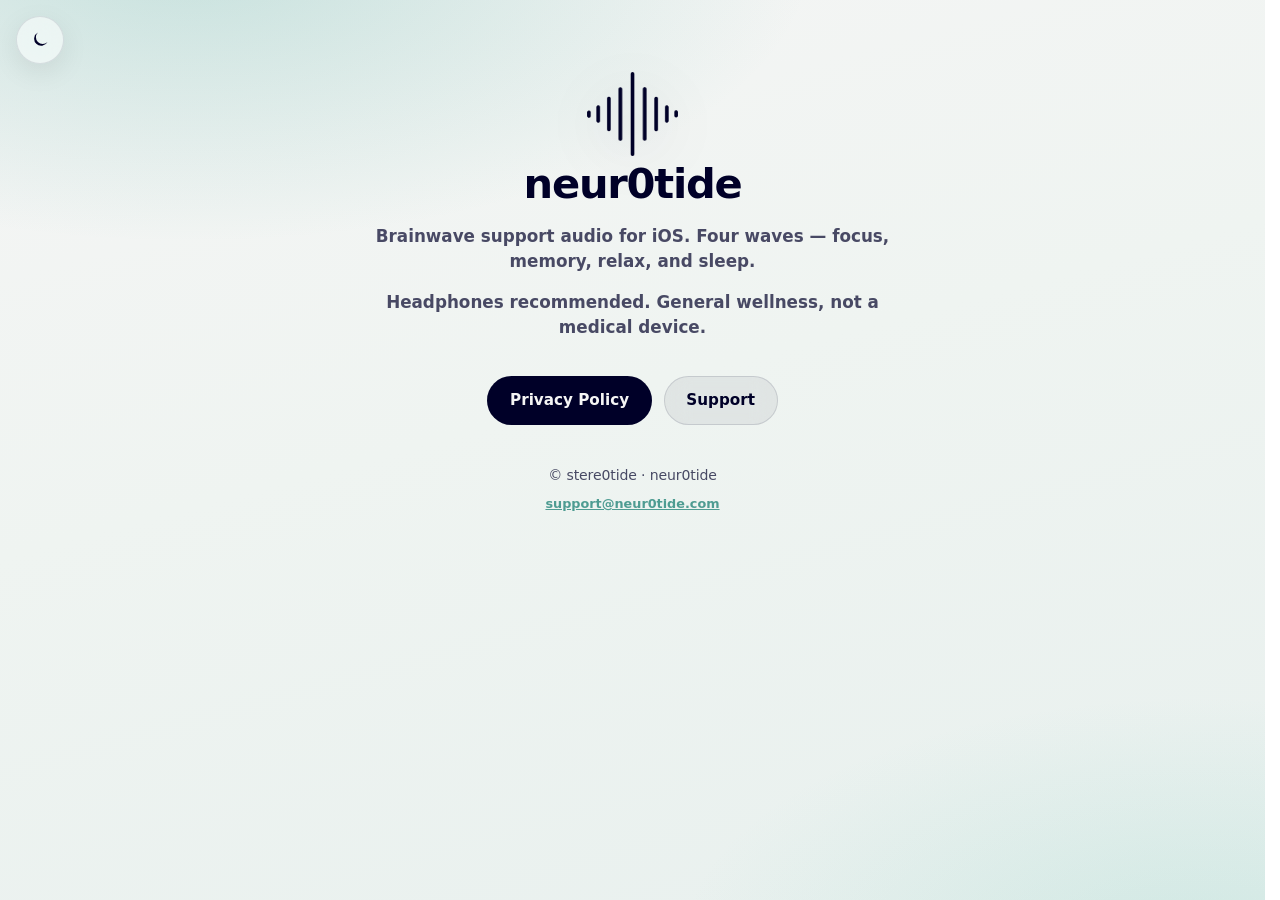
==== index.html @ 33160464 "Stabilize header centering and widen split hero tagline. Co-authored-by: Cursor <cursoragent@cursor." ====
<!DOCTYPE html>
<html lang="en" data-theme="light">
<head>
  <meta charset="utf-8">
  <meta name="viewport" content="width=device-width, initial-scale=1">
  <meta name="description" content="neur0tide — brainwave support audio for iOS. Headphone-based wellness app by stere0tide.">
  <link rel="canonical" href="https://neur0tide.com/">
  <title>neur0tide</title>
  <link rel="stylesheet" href="/style.css">
  <link rel="icon" href="/assets/favicon.png" type="image/png">
  <script>
    (function () {
      var t = localStorage.getItem("neur0tide-theme");
      if (t === "light" || t === "dark") document.documentElement.dataset.theme = t;
      else if (window.matchMedia("(prefers-color-scheme: dark)").matches)
        document.documentElement.dataset.theme = "dark";
    })();
  </script>
</head>
<body>
  <button type="button" class="theme-toggle" id="themeToggle" aria-label="Toggle bright and dark mode">
    <svg class="icon-sun" viewBox="0 0 24 24" fill="none" stroke="currentColor" stroke-width="2" aria-hidden="true">
      <circle cx="12" cy="12" r="4"/><path d="M12 2v2M12 20v2M4.93 4.93l1.41 1.41M17.66 17.66l1.41 1.41M2 12h2M20 12h2M4.93 19.07l1.41-1.41M17.66 6.34l1.41-1.41"/>
    </svg>
    <svg class="icon-moon" viewBox="0 0 24 24" fill="currentColor" aria-hidden="true">
      <path d="M21 14.5A8.5 8.5 0 1 1 9.5 3a6.5 6.5 0 0 0 11.5 11.5z"/>
    </svg>
  </button>

  <main>
    <header class="brand-hero brand-hero--compact">
      <img
        class="brand-logo"
        id="appIcon"
        src="/assets/logo-light.png"
        data-light="/assets/logo-light.png"
        data-dark="/assets/logo-dark.png"
        width="240"
        height="220"
        alt="neur0tide logo"
      >
      <h1 class="brand-name">neur0tide</h1>
      <p class="brand-tagline">
        Brainwave support audio for iOS. Four waves — focus, memory, relax, and sleep.
      </p>
      <p class="brand-tagline">
        Headphones recommended. General wellness, not a medical device.
      </p>
    </header>

    <nav class="nav-row">
      <a class="glass-pill glass-pill--primary" href="/privacy">Privacy Policy</a>
      <a class="glass-pill" href="/support">Support</a>
    </nav>

    <footer class="site-credit">
      <p class="site-credit__line">© stere0tide · neur0tide</p>
    </footer>
    <p class="site-email">
      <a class="inline" href="mailto:support@neur0tide.com">support@neur0tide.com</a>
    </p>
  </main>
  <script src="/theme.js"></script>
</body>
</html>
---- style.css ----
/* neur0tide.com — themes match the iOS app (Relax light / Sleep dark) */

:root {
  --radius-card: 1.25rem;
  --radius-pill: 999px;
  --font-rounded: -apple-system, BlinkMacSystemFont, "SF Pro Rounded", "SF Pro Text", system-ui, sans-serif;
}

/* Bright — Relax wave (light mode in app) */
html[data-theme="light"] {
  color-scheme: light;
  --bg-0: #f5f5f5;
  --bg-1: #eff4f1;
  --bg-2: #e8f0ee;
  --paper: #000028;
  --paper-muted: rgba(0, 0, 40, 0.7);
  --surface: rgba(0, 0, 40, 0.06);
  --surface-border: rgba(0, 0, 40, 0.12);
  --glass: rgba(255, 255, 255, 0.55);
  --glass-border: rgba(0, 0, 40, 0.1);
  --accent: #4e9c92;
  --accent-soft: #4faea0;
  --glow-a: rgba(79, 174, 160, 0.28);
  --glow-b: rgba(124, 205, 190, 0.22);
  --btn-fill: #000028;
  --btn-text: #f5f5f5;
  --icon-shadow: 0 18px 48px rgba(0, 0, 40, 0.14);
}

/* Dark — Sleep wave (dark mode in app) */
html[data-theme="dark"] {
  color-scheme: dark;
  --bg-0: #05071c;
  --bg-1: #080e24;
  --bg-2: #0c122a;
  --paper: #f5f5f5;
  --paper-muted: rgba(245, 245, 245, 0.72);
  --surface: rgba(255, 255, 255, 0.1);
  --surface-border: rgba(255, 255, 255, 0.14);
  --glass: rgba(255, 255, 255, 0.1);
  --glass-border: rgba(255, 255, 255, 0.16);
  --accent: #b3b8f1;
  --accent-soft: #8a93e6;
  --glow-a: rgba(138, 147, 230, 0.22);
  --glow-b: rgba(98, 115, 214, 0.18);
  --btn-fill: #f5f5f5;
  --btn-text: #000028;
  --icon-shadow: 0 22px 56px rgba(0, 0, 0, 0.45);
}

* {
  box-sizing: border-box;
}

html {
  scrollbar-gutter: stable;
}

body {
  margin: 0;
  min-height: 100vh;
  font-family: var(--font-rounded);
  background:
    radial-gradient(ellipse 85% 55% at 15% -5%, var(--glow-a), transparent 58%),
    radial-gradient(ellipse 75% 50% at 95% 105%, var(--glow-b), transparent 55%),
    linear-gradient(165deg, var(--bg-0), var(--bg-1) 45%, var(--bg-2));
  color: var(--paper);
  line-height: 1.55;
  transition: background 0.45s ease, color 0.35s ease;
}

/* Liquid-glass theme toggle (top left) */
.theme-toggle {
  position: fixed;
  top: max(1rem, env(safe-area-inset-top));
  left: max(1rem, env(safe-area-inset-left));
  z-index: 100;
  width: 48px;
  height: 48px;
  padding: 0;
  border: 1px solid var(--glass-border);
  border-radius: 50%;
  background: var(--glass);
  backdrop-filter: blur(22px) saturate(1.45);
  -webkit-backdrop-filter: blur(22px) saturate(1.45);
  color: var(--paper);
  cursor: pointer;
  display: grid;
  place-items: center;
  box-shadow: 0 8px 28px rgba(0, 0, 0, 0.08);
  transition: transform 0.2s ease, background 0.35s ease, border-color 0.35s ease;
}

.theme-toggle:hover {
  transform: scale(1.04);
}

.theme-toggle:active {
  transform: scale(0.96);
}

.theme-toggle svg {
  width: 1.25rem;
  height: 1.25rem;
}

.theme-toggle .icon-sun,
html[data-theme="dark"] .theme-toggle .icon-moon {
  display: none;
}

html[data-theme="dark"] .theme-toggle .icon-sun,
.theme-toggle .icon-moon {
  display: block;
}

main {
  width: 100%;
  max-width: 42rem;
  margin-inline: auto;
  padding: 4.5rem 1.35rem 4rem;
}

/* Brand block: icon above name */
.brand-hero {
  display: flex;
  flex-direction: column;
  align-items: center;
  text-align: center;
  margin-bottom: 2.25rem;
}

.brand-hero--compact {
  margin-bottom: 1.75rem;
}

.brand-hero--compact .brand-logo {
  height: 5.25rem;
  max-width: none;
  margin-bottom: 0.35rem;
}

.brand-hero--compact .brand-name {
  font-size: clamp(2rem, 7vw, 2.6rem);
}

.brand-hero--compact:has(.brand-tagline:first-of-type) {
  margin-bottom: 2.25rem;
}

.brand-hero--compact .brand-tagline:first-of-type {
  margin-top: 1.15rem;
}

/* Transparent button glyph — no icon plate */
.brand-logo {
  display: block;
  width: auto;
  height: 8.5rem;
  max-width: min(92vw, 22rem);
  object-fit: contain;
  margin-inline: auto;
  margin-bottom: 0.85rem;
  filter: drop-shadow(0 10px 28px rgba(0, 0, 40, 0.14));
  transition: filter 0.35s ease;
}

html[data-theme="dark"] .brand-logo {
  filter: drop-shadow(0 12px 32px rgba(0, 0, 0, 0.42));
}

.brand-name {
  margin: 0;
  padding: 0;
  width: 100%;
  font-size: clamp(2.6rem, 9vw, 3.75rem);
  font-weight: 900;
  letter-spacing: -0.03em;
  line-height: 1.05;
  color: var(--paper);
  text-align: center;
}

.visually-hidden {
  position: absolute;
  width: 1px;
  height: 1px;
  padding: 0;
  margin: -1px;
  overflow: hidden;
  clip: rect(0, 0, 0, 0);
  white-space: nowrap;
  border: 0;
}

.site-credit {
  text-align: center;
}

.site-credit__line {
  margin: 0;
  font-size: clamp(1.05rem, 3.5vw, 1.2rem);
  font-weight: 600;
  letter-spacing: -0.01em;
  color: var(--paper-muted);
}

.brand-tagline {
  margin: 0;
  max-width: 34rem;
  font-size: 1.05rem;
  font-weight: 600;
  color: var(--paper-muted);
  line-height: 1.5;
}

.brand-tagline + .brand-tagline {
  margin-top: 1rem;
}

a.brand-link {
  display: block;
  width: 100%;
  text-decoration: none;
  color: inherit;
}

.page-title {
  font-size: clamp(1.65rem, 5vw, 2.1rem);
  font-weight: 800;
  margin: 0 0 0.5rem;
  text-align: center;
}

.lede {
  color: var(--paper-muted);
  margin: 0 0 1.75rem;
  text-align: center;
  font-weight: 500;
}

/* Glass pill nav — same vocabulary as the app */
.nav-row {
  display: flex;
  flex-wrap: wrap;
  justify-content: center;
  gap: 0.75rem;
  margin: 1.5rem 0;
}

.glass-pill {
  display: inline-flex;
  align-items: center;
  justify-content: center;
  padding: 0.72rem 1.35rem;
  border-radius: var(--radius-pill);
  background: var(--surface);
  border: 1px solid var(--surface-border);
  backdrop-filter: blur(12px);
  -webkit-backdrop-filter: blur(12px);
  color: var(--paper);
  text-decoration: none;
  font-size: 0.95rem;
  font-weight: 700;
  transition: background 0.25s ease, border-color 0.25s ease, transform 0.15s ease;
}

.glass-pill:hover {
  transform: translateY(-1px);
}

.glass-pill--primary {
  background: var(--btn-fill);
  border-color: transparent;
  color: var(--btn-text);
}

.glass-card {
  background: var(--surface);
  border: 1px solid var(--surface-border);
  border-radius: var(--radius-card);
  padding: 1.3rem 1.4rem;
  margin: 1rem 0;
  backdrop-filter: blur(10px);
  -webkit-backdrop-filter: blur(10px);
}

.glass-card h2 {
  font-size: 1.05rem;
  font-weight: 800;
  margin: 0 0 0.65rem;
  color: var(--paper);
}

.glass-card p,
.glass-card li {
  color: var(--paper-muted);
  margin: 0 0 0.75rem;
}

.glass-card ul {
  margin: 0;
  padding-left: 1.2rem;
}

.glass-card li {
  margin-bottom: 0.5rem;
}

.glass-card p:last-child,
.glass-card li:last-child {
  margin-bottom: 0;
}

a.inline {
  color: var(--accent);
  font-weight: 600;
}

footer.site-credit {
  margin-top: 2.5rem;
}

footer.site-credit .site-credit__line {
  font-size: 0.88rem;
  font-weight: 500;
  color: var(--paper-muted);
}

.site-email {
  margin: 0.45rem 0 0;
  text-align: center;
  font-size: 0.8rem;
  font-weight: 500;
  color: var(--paper-muted);
}

.back-row {
  text-align: center;
  margin-top: 1.5rem;
}
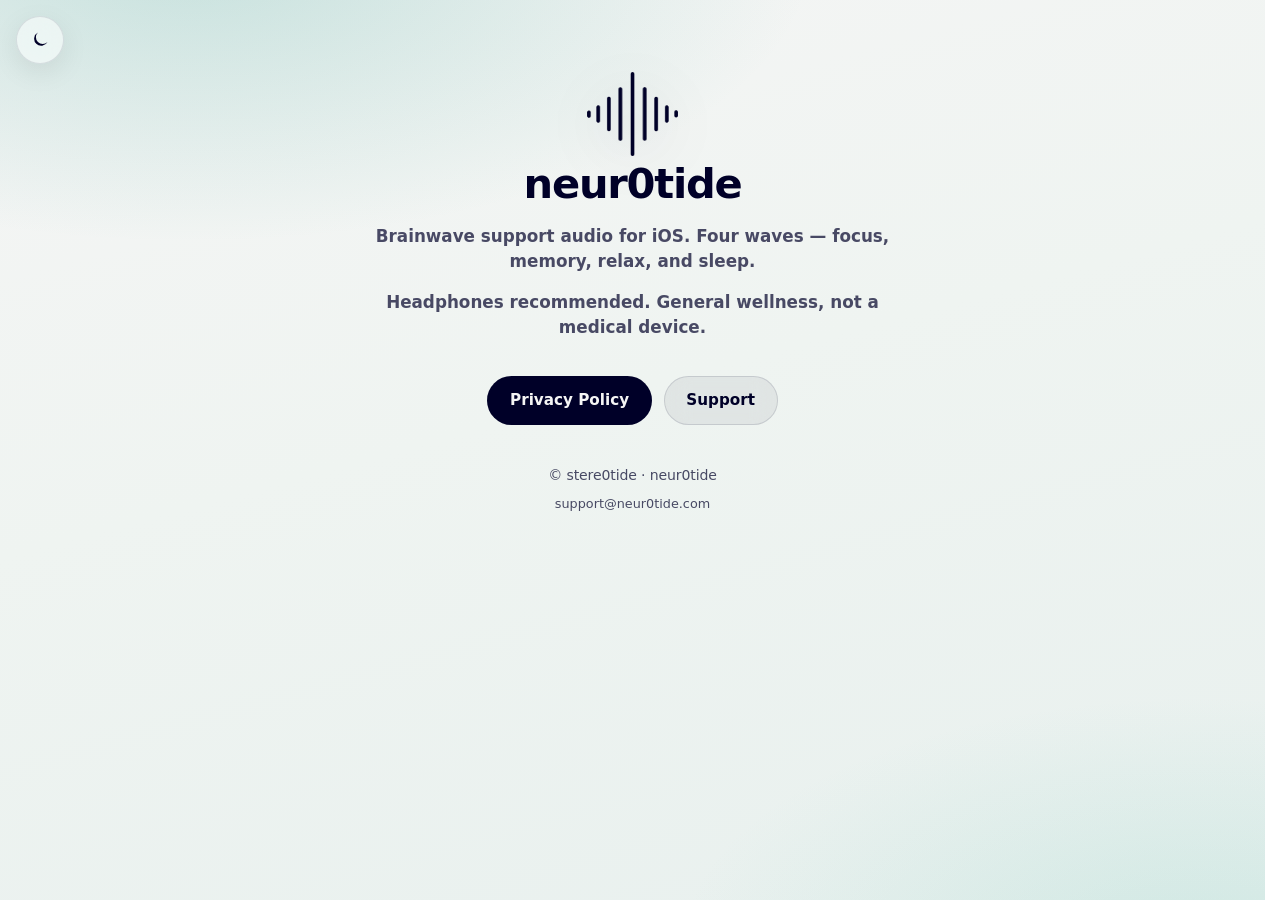
==== commit 30c80122: "Mute homepage footer email link to match copyright styling. Co-authored-by: Cursor <cursoragent@curs" ====
--- a/index.html
+++ b/index.html
@@ -57,7 +57,7 @@
       <p class="site-credit__line">© stere0tide · neur0tide</p>
     </footer>
     <p class="site-email">
-      <a class="inline" href="mailto:support@neur0tide.com">support@neur0tide.com</a>
+      <a href="mailto:support@neur0tide.com">support@neur0tide.com</a>
     </p>
   </main>
   <script src="/theme.js"></script>
--- a/style.css
+++ b/style.css
@@ -335,6 +335,15 @@
   color: var(--paper-muted);
 }
 
+.site-email a {
+  color: inherit;
+  text-decoration: none;
+}
+
+.site-email a:hover {
+  color: var(--paper);
+}
+
 .back-row {
   text-align: center;
   margin-top: 1.5rem;
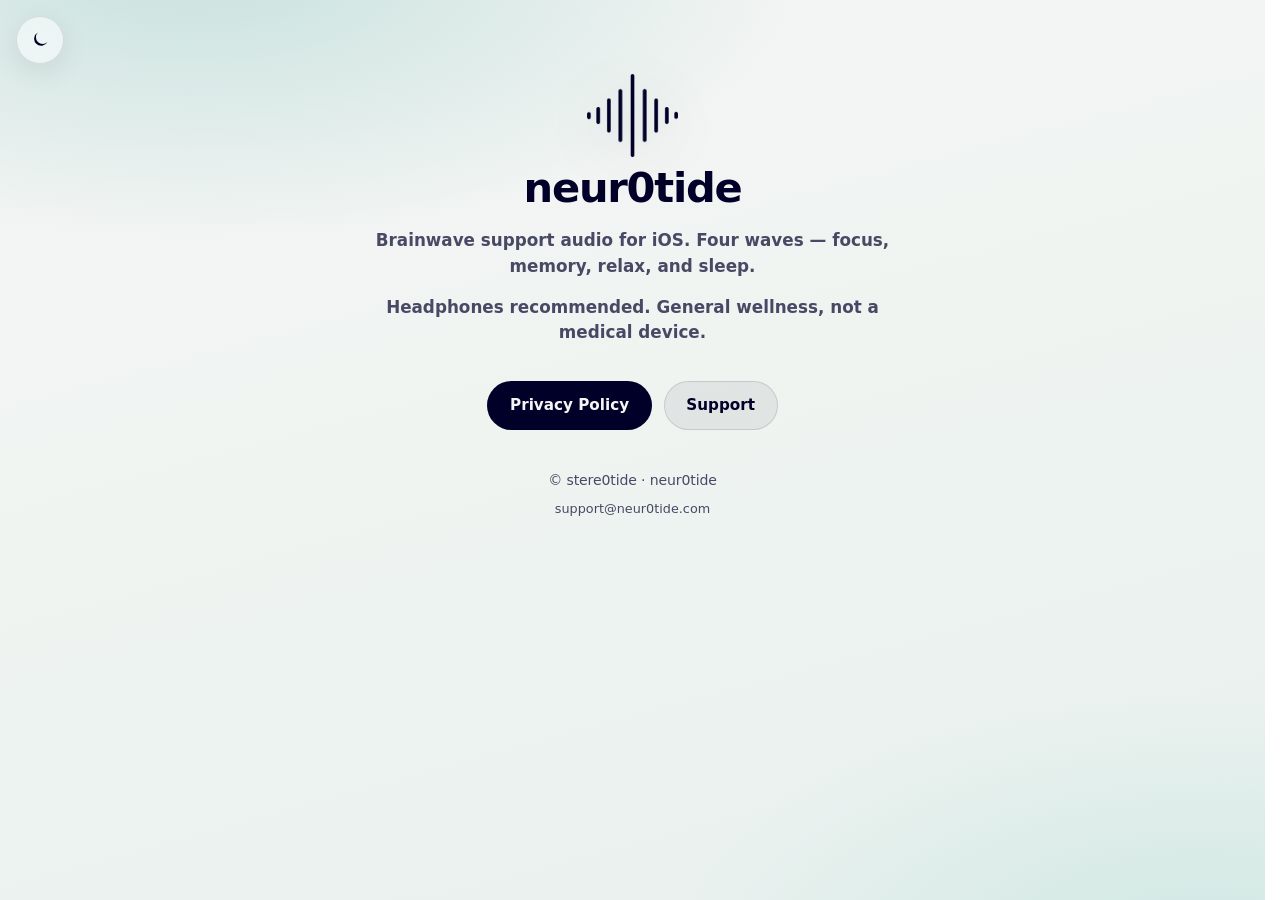
==== commit 48e7a11c: "Animate landing page logo entrance" ====
--- a/index.html
+++ b/index.html
@@ -29,16 +29,18 @@
 
   <main>
     <header class="brand-hero brand-hero--compact">
-      <img
-        class="brand-logo"
-        id="appIcon"
-        src="/assets/logo-light.png"
-        data-light="/assets/logo-light.png"
-        data-dark="/assets/logo-dark.png"
-        width="240"
-        height="220"
-        alt="neur0tide logo"
-      >
+      <div class="brand-logo-stage">
+        <img
+          class="brand-logo"
+          id="appIcon"
+          src="/assets/logo-light.png"
+          data-light="/assets/logo-light.png"
+          data-dark="/assets/logo-dark.png"
+          width="240"
+          height="220"
+          alt="neur0tide logo"
+        >
+      </div>
       <h1 class="brand-name">neur0tide</h1>
       <p class="brand-tagline">
         Brainwave support audio for iOS. Four waves — focus, memory, relax, and sleep.
--- a/style.css
+++ b/style.css
@@ -135,9 +135,9 @@
 }
 
 .brand-hero--compact .brand-logo {
-  height: 5.25rem;
+  height: 5.2rem;
   max-width: none;
-  margin-bottom: 0.35rem;
+  margin: 0;
 }
 
 .brand-hero--compact .brand-name {
@@ -159,14 +159,46 @@
   height: 8.5rem;
   max-width: min(92vw, 22rem);
   object-fit: contain;
-  margin-inline: auto;
-  margin-bottom: 0.85rem;
+  margin: 0;
   filter: drop-shadow(0 10px 28px rgba(0, 0, 40, 0.14));
   transition: filter 0.35s ease;
+  transform-origin: center center;
 }
 
 html[data-theme="dark"] .brand-logo {
   filter: drop-shadow(0 12px 32px rgba(0, 0, 0, 0.42));
+}
+
+.brand-logo-stage {
+  display: grid;
+  place-items: center;
+  margin-bottom: 0.5rem;
+  min-height: 5.4rem;
+}
+
+html.is-animating .brand-logo {
+  animation: logo-spawn 780ms cubic-bezier(0.16, 1, 0.3, 1) both;
+}
+
+@keyframes logo-spawn {
+  0% {
+    opacity: 0;
+    transform: translateY(-18px) scale(0.86);
+  }
+  60% {
+    opacity: 1;
+    transform: translateY(4px) scale(1.03);
+  }
+  100% {
+    opacity: 1;
+    transform: translateY(0) scale(1);
+  }
+}
+
+@media (prefers-reduced-motion: reduce) {
+  html.is-animating .brand-logo {
+    animation: none;
+  }
 }
 
 .brand-name {
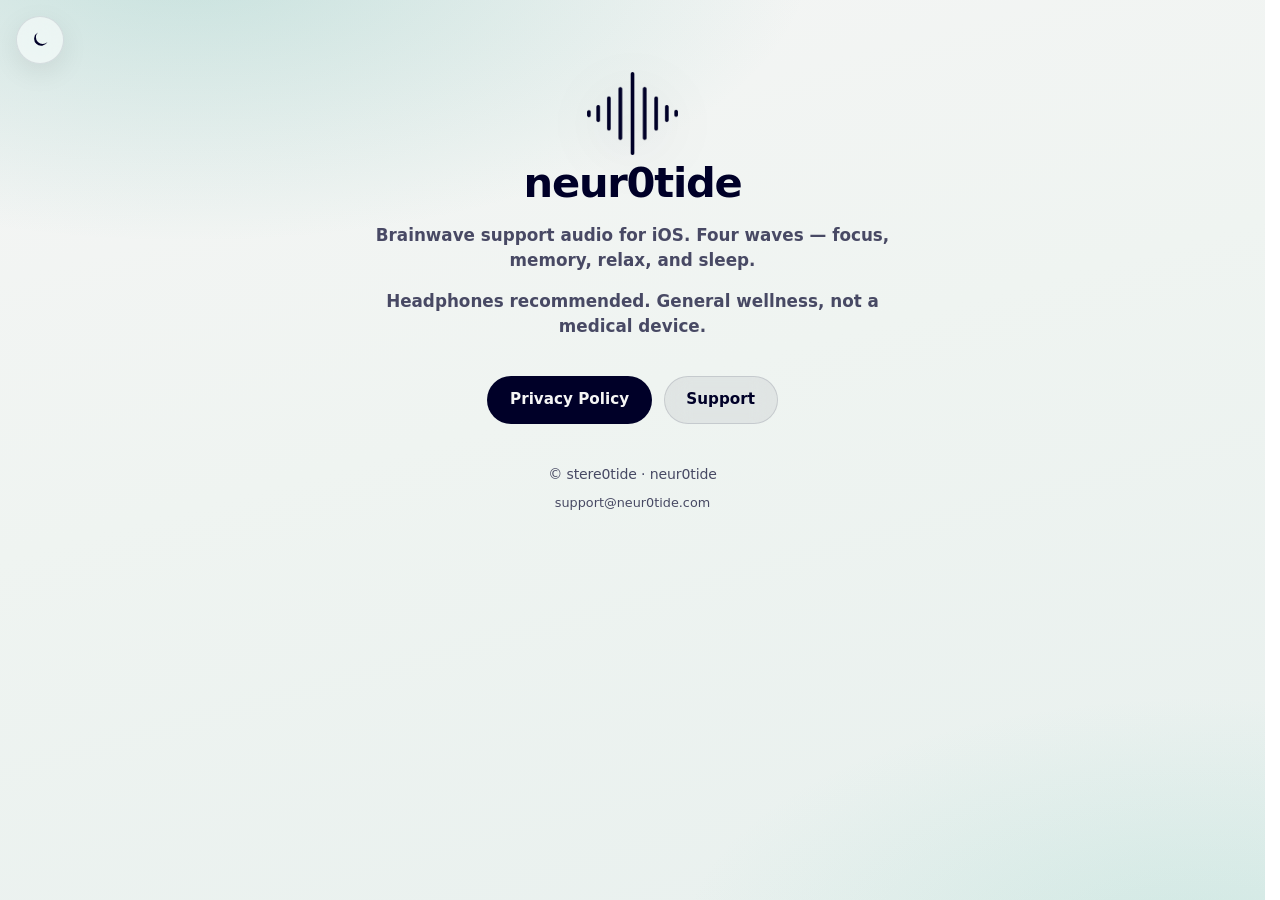
==== commit d2c65f7c: "Remove landing page logo animation" ====
--- a/index.html
+++ b/index.html
@@ -29,18 +29,16 @@
 
   <main>
     <header class="brand-hero brand-hero--compact">
-      <div class="brand-logo-stage">
-        <img
-          class="brand-logo"
-          id="appIcon"
-          src="/assets/logo-light.png"
-          data-light="/assets/logo-light.png"
-          data-dark="/assets/logo-dark.png"
-          width="240"
-          height="220"
-          alt="neur0tide logo"
-        >
-      </div>
+      <img
+        class="brand-logo"
+        id="appIcon"
+        src="/assets/logo-light.png"
+        data-light="/assets/logo-light.png"
+        data-dark="/assets/logo-dark.png"
+        width="240"
+        height="220"
+        alt="neur0tide logo"
+      >
       <h1 class="brand-name">neur0tide</h1>
       <p class="brand-tagline">
         Brainwave support audio for iOS. Four waves — focus, memory, relax, and sleep.
--- a/style.css
+++ b/style.css
@@ -137,7 +137,7 @@
 .brand-hero--compact .brand-logo {
   height: 5.2rem;
   max-width: none;
-  margin: 0;
+  margin-bottom: 0.35rem;
 }
 
 .brand-hero--compact .brand-name {
@@ -159,46 +159,14 @@
   height: 8.5rem;
   max-width: min(92vw, 22rem);
   object-fit: contain;
-  margin: 0;
+  margin-inline: auto;
+  margin-bottom: 0.85rem;
   filter: drop-shadow(0 10px 28px rgba(0, 0, 40, 0.14));
   transition: filter 0.35s ease;
-  transform-origin: center center;
 }
 
 html[data-theme="dark"] .brand-logo {
   filter: drop-shadow(0 12px 32px rgba(0, 0, 0, 0.42));
-}
-
-.brand-logo-stage {
-  display: grid;
-  place-items: center;
-  margin-bottom: 0.5rem;
-  min-height: 5.4rem;
-}
-
-html.is-animating .brand-logo {
-  animation: logo-spawn 780ms cubic-bezier(0.16, 1, 0.3, 1) both;
-}
-
-@keyframes logo-spawn {
-  0% {
-    opacity: 0;
-    transform: translateY(-18px) scale(0.86);
-  }
-  60% {
-    opacity: 1;
-    transform: translateY(4px) scale(1.03);
-  }
-  100% {
-    opacity: 1;
-    transform: translateY(0) scale(1);
-  }
-}
-
-@media (prefers-reduced-motion: reduce) {
-  html.is-animating .brand-logo {
-    animation: none;
-  }
 }
 
 .brand-name {
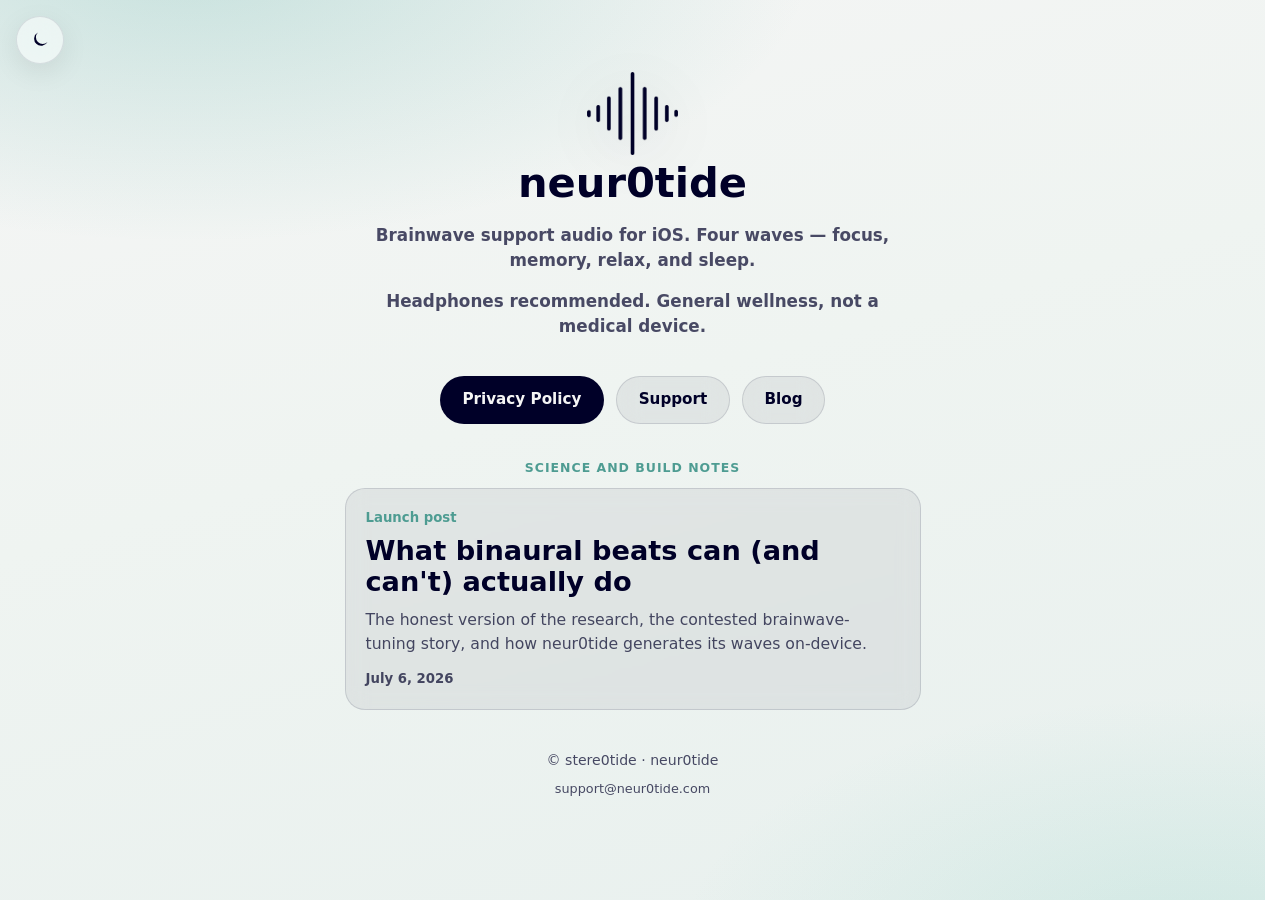
==== commit 1f532b13: "Publish launch blog post" ====
--- a/index.html
+++ b/index.html
@@ -3,7 +3,7 @@
 <head>
   <meta charset="utf-8">
   <meta name="viewport" content="width=device-width, initial-scale=1">
-  <meta name="description" content="neur0tide — brainwave support audio for iOS. Headphone-based wellness app by stere0tide.">
+  <meta name="description" content="neur0tide — brainwave support audio for iOS. Headphone-based wellness app by stere0tide, with plain-spoken notes on the science and technology.">
   <link rel="canonical" href="https://neur0tide.com/">
   <title>neur0tide</title>
   <link rel="stylesheet" href="/style.css">
@@ -51,7 +51,23 @@
     <nav class="nav-row">
       <a class="glass-pill glass-pill--primary" href="/privacy">Privacy Policy</a>
       <a class="glass-pill" href="/support">Support</a>
+      <a class="glass-pill" href="/blog">Blog</a>
     </nav>
+
+    <section class="home-section" aria-labelledby="latest-post-title">
+      <p class="eyebrow">Science and build notes</p>
+      <a class="article-card article-card--home" href="/blog/what-binaural-beats-can-and-cant-do">
+        <span class="article-kicker">Launch post</span>
+        <h2 id="latest-post-title" class="article-title">
+          What binaural beats can (and can't) actually do
+        </h2>
+        <p class="article-summary">
+          The honest version of the research, the contested brainwave-tuning story,
+          and how neur0tide generates its waves on-device.
+        </p>
+        <span class="article-meta">July 6, 2026</span>
+      </a>
+    </section>
 
     <footer class="site-credit">
       <p class="site-credit__line">© stere0tide · neur0tide</p>
--- a/style.css
+++ b/style.css
@@ -175,7 +175,7 @@
   width: 100%;
   font-size: clamp(2.6rem, 9vw, 3.75rem);
   font-weight: 900;
-  letter-spacing: -0.03em;
+  letter-spacing: 0;
   line-height: 1.05;
   color: var(--paper);
   text-align: center;
@@ -201,7 +201,7 @@
   margin: 0;
   font-size: clamp(1.05rem, 3.5vw, 1.2rem);
   font-weight: 600;
-  letter-spacing: -0.01em;
+  letter-spacing: 0;
   color: var(--paper-muted);
 }
 
@@ -237,6 +237,23 @@
   margin: 0 0 1.75rem;
   text-align: center;
   font-weight: 500;
+}
+
+.eyebrow {
+  margin: 0 0 0.65rem;
+  color: var(--accent);
+  font-size: 0.78rem;
+  font-weight: 800;
+  letter-spacing: 0.08em;
+  text-transform: uppercase;
+}
+
+.home-section {
+  margin: 2.1rem 0 0;
+}
+
+.home-section > .eyebrow {
+  text-align: center;
 }
 
 /* Glass pill nav — same vocabulary as the app */
@@ -246,6 +263,11 @@
   justify-content: center;
   gap: 0.75rem;
   margin: 1.5rem 0;
+}
+
+.nav-row--compact {
+  margin-top: 0.25rem;
+  margin-bottom: 2rem;
 }
 
 .glass-pill {
@@ -312,6 +334,167 @@
   margin-bottom: 0;
 }
 
+.post-list {
+  display: grid;
+  gap: 1rem;
+  margin: 1.25rem 0 0;
+}
+
+.article-card {
+  display: block;
+  padding: 1.2rem 1.25rem;
+  border: 1px solid var(--surface-border);
+  border-radius: var(--radius-card);
+  background: var(--surface);
+  color: inherit;
+  text-decoration: none;
+  backdrop-filter: blur(10px);
+  -webkit-backdrop-filter: blur(10px);
+  transition: transform 0.18s ease, border-color 0.25s ease, background 0.25s ease;
+}
+
+.article-card:hover {
+  transform: translateY(-2px);
+  border-color: var(--accent);
+}
+
+.article-card--home {
+  max-width: 36rem;
+  margin-inline: auto;
+}
+
+.article-kicker,
+.article-meta {
+  display: block;
+  color: var(--paper-muted);
+  font-size: 0.83rem;
+  font-weight: 700;
+}
+
+.article-kicker {
+  color: var(--accent);
+  margin-bottom: 0.4rem;
+}
+
+.article-title {
+  margin: 0;
+  color: var(--paper);
+  font-size: clamp(1.25rem, 4.5vw, 1.7rem);
+  font-weight: 850;
+  line-height: 1.16;
+}
+
+.article-summary {
+  margin: 0.65rem 0 0.75rem;
+  color: var(--paper-muted);
+  font-size: 0.98rem;
+  font-weight: 500;
+}
+
+.article-main {
+  max-width: 48rem;
+}
+
+.article-header {
+  margin-bottom: 2rem;
+  text-align: left;
+}
+
+.article-header h1 {
+  margin: 0;
+  color: var(--paper);
+  font-size: clamp(2rem, 7vw, 3.1rem);
+  font-weight: 900;
+  line-height: 1.06;
+  letter-spacing: 0;
+}
+
+.article-deck {
+  max-width: 42rem;
+  margin: 1rem 0 0;
+  color: var(--paper-muted);
+  font-size: 1.08rem;
+  font-weight: 600;
+}
+
+.article-body {
+  font-size: 1.02rem;
+}
+
+.article-body h2 {
+  margin: 2.3rem 0 0.75rem;
+  color: var(--paper);
+  font-size: clamp(1.35rem, 4.5vw, 1.75rem);
+  line-height: 1.18;
+}
+
+.article-body p {
+  margin: 0 0 1rem;
+  color: var(--paper-muted);
+}
+
+.article-body a {
+  color: var(--accent);
+  font-weight: 700;
+}
+
+.article-body pre {
+  overflow-x: auto;
+  margin: 1rem 0 1.25rem;
+  padding: 1rem;
+  border: 1px solid var(--surface-border);
+  border-radius: 0.75rem;
+  background: var(--surface);
+}
+
+.article-body code {
+  font-family: ui-monospace, SFMono-Regular, Menlo, Consolas, monospace;
+  font-size: 0.9rem;
+}
+
+.table-wrap {
+  overflow-x: auto;
+  margin: 1rem 0 1.25rem;
+  border: 1px solid var(--surface-border);
+  border-radius: 0.75rem;
+}
+
+.article-body table {
+  width: 100%;
+  min-width: 24rem;
+  border-collapse: collapse;
+  color: var(--paper-muted);
+}
+
+.article-body th,
+.article-body td {
+  padding: 0.75rem 0.85rem;
+  border-bottom: 1px solid var(--surface-border);
+  text-align: left;
+}
+
+.article-body th {
+  color: var(--paper);
+  font-size: 0.82rem;
+  text-transform: uppercase;
+  letter-spacing: 0.08em;
+}
+
+.article-body tr:last-child td {
+  border-bottom: 0;
+}
+
+.wellness-note {
+  margin-top: 2rem;
+  padding: 1rem 1.1rem;
+  border: 1px solid var(--surface-border);
+  border-radius: var(--radius-card);
+  background: var(--surface);
+  color: var(--paper-muted);
+  font-size: 0.95rem;
+  font-weight: 600;
+}
+
 a.inline {
   color: var(--accent);
   font-weight: 600;
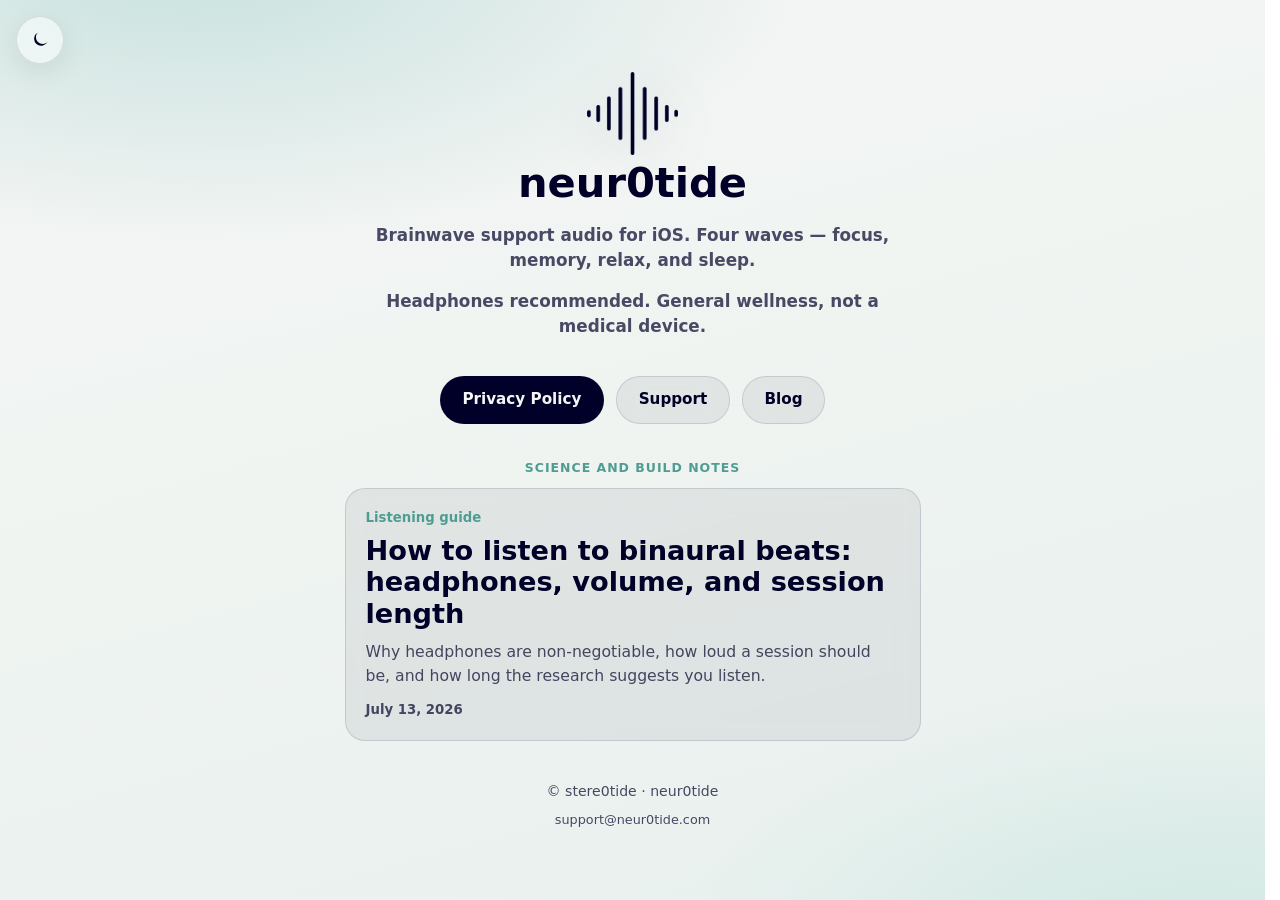
==== commit 3039316f: "Draft blog post: how to listen to binaural beats New SEO-oriented post covering headphone requiremen" ====
--- a/index.html
+++ b/index.html
@@ -56,16 +56,16 @@
 
     <section class="home-section" aria-labelledby="latest-post-title">
       <p class="eyebrow">Science and build notes</p>
-      <a class="article-card article-card--home" href="/blog/what-binaural-beats-can-and-cant-do">
-        <span class="article-kicker">Launch post</span>
+      <a class="article-card article-card--home" href="/blog/how-to-listen-to-binaural-beats">
+        <span class="article-kicker">Listening guide</span>
         <h2 id="latest-post-title" class="article-title">
-          What binaural beats can (and can't) actually do
+          How to listen to binaural beats: headphones, volume, and session length
         </h2>
         <p class="article-summary">
-          The honest version of the research, the contested brainwave-tuning story,
-          and how neur0tide generates its waves on-device.
+          Why headphones are non-negotiable, how loud a session should be, and
+          how long the research suggests you listen.
         </p>
-        <span class="article-meta">July 6, 2026</span>
+        <span class="article-meta">July 13, 2026</span>
       </a>
     </section>
 
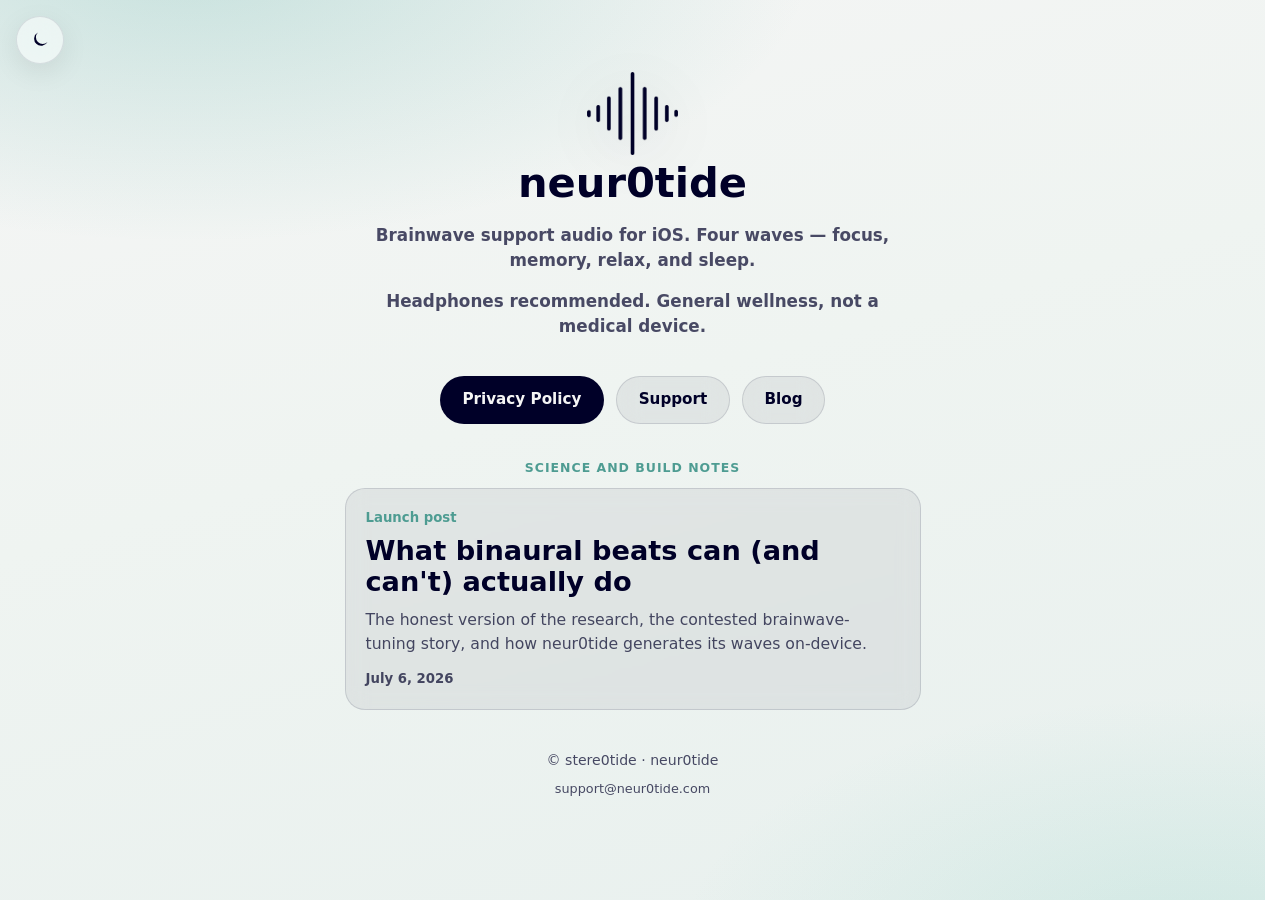
==== commit 1b66aed2: "Add sitemap, robots Sitemap directive, and Open Graph/Twitter metadata - sitemap.xml covering all 5 " ====
--- a/index.html
+++ b/index.html
@@ -5,6 +5,16 @@
   <meta name="viewport" content="width=device-width, initial-scale=1">
   <meta name="description" content="neur0tide — brainwave support audio for iOS. Headphone-based wellness app by stere0tide, with plain-spoken notes on the science and technology.">
   <link rel="canonical" href="https://neur0tide.com/">
+  <meta property="og:site_name" content="neur0tide">
+  <meta property="og:type" content="website">
+  <meta property="og:title" content="neur0tide">
+  <meta property="og:description" content="Brainwave support audio for iOS. Four waves — focus, memory, relax, and sleep. Headphone-based wellness app by stere0tide.">
+  <meta property="og:url" content="https://neur0tide.com/">
+  <meta property="og:image" content="https://neur0tide.com/assets/logo-light.png">
+  <meta property="og:image:width" content="1760">
+  <meta property="og:image:height" content="1609">
+  <meta property="og:image:alt" content="neur0tide logo">
+  <meta name="twitter:card" content="summary">
   <title>neur0tide</title>
   <link rel="stylesheet" href="/style.css">
   <link rel="icon" href="/assets/favicon.png" type="image/png">
@@ -56,16 +66,16 @@
 
     <section class="home-section" aria-labelledby="latest-post-title">
       <p class="eyebrow">Science and build notes</p>
-      <a class="article-card article-card--home" href="/blog/how-to-listen-to-binaural-beats">
-        <span class="article-kicker">Listening guide</span>
+      <a class="article-card article-card--home" href="/blog/what-binaural-beats-can-and-cant-do">
+        <span class="article-kicker">Launch post</span>
         <h2 id="latest-post-title" class="article-title">
-          How to listen to binaural beats: headphones, volume, and session length
+          What binaural beats can (and can't) actually do
         </h2>
         <p class="article-summary">
-          Why headphones are non-negotiable, how loud a session should be, and
-          how long the research suggests you listen.
+          The honest version of the research, the contested brainwave-tuning story,
+          and how neur0tide generates its waves on-device.
         </p>
-        <span class="article-meta">July 13, 2026</span>
+        <span class="article-meta">July 6, 2026</span>
       </a>
     </section>
 
